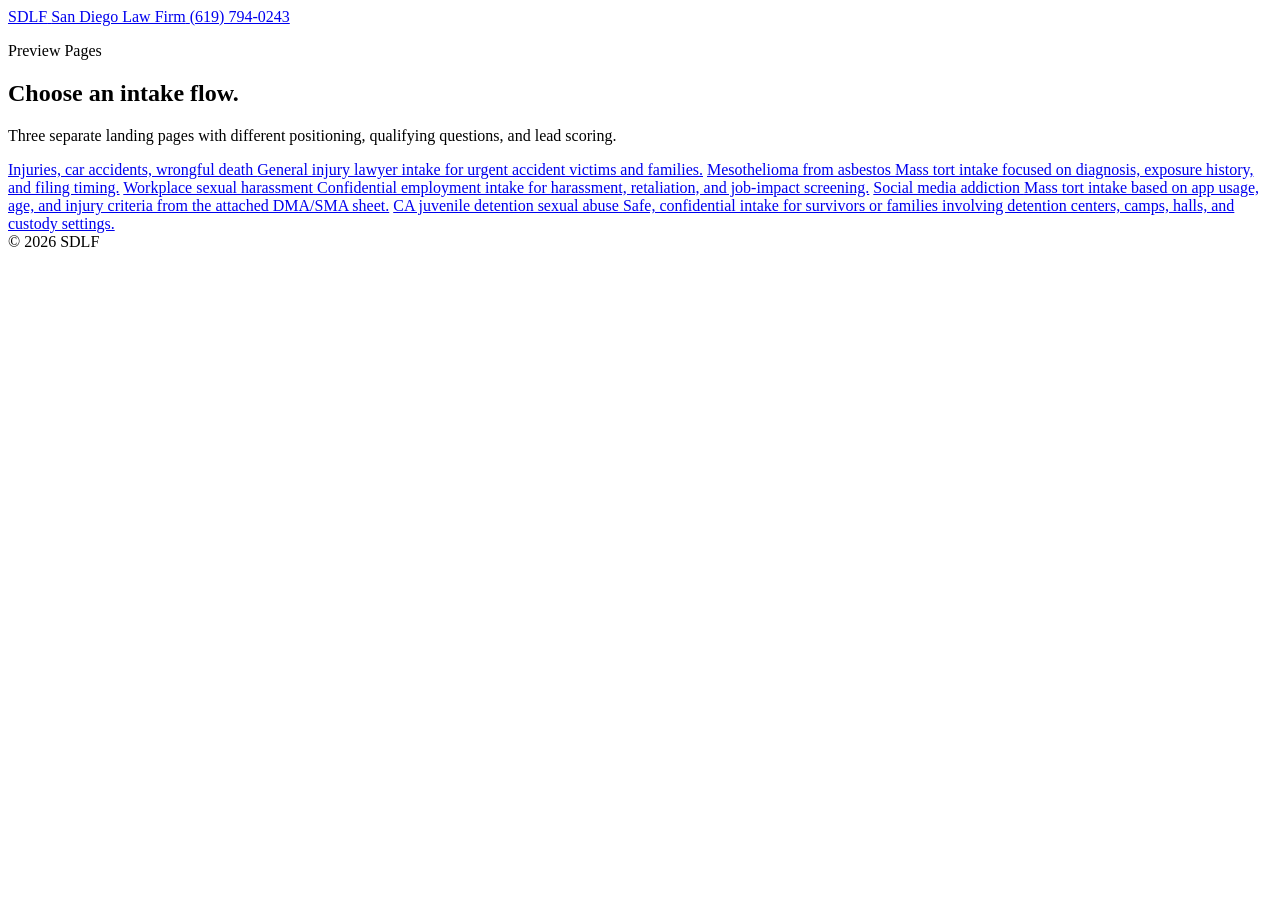
==== public/index.html @ 2c7185a4 "Build intake landing pages" ====
<!doctype html>
<html lang="en">
  <head>
    <meta charset="utf-8">
    <meta name="viewport" content="width=device-width, initial-scale=1">
    <title>SDLF Intake Preview Pages</title>
    <meta name="description" content="Preview three SDLF intake landing pages.">
    <link rel="preconnect" href="https://fonts.googleapis.com">
    <link rel="preconnect" href="https://fonts.gstatic.com" crossorigin>
    <link href="https://fonts.googleapis.com/css2?family=Open+Sans:wght@400;600;700;800&family=Playfair+Display:wght@700&display=swap" rel="stylesheet">
    <link rel="stylesheet" href="/styles.css">
  </head>
  <body class="theme-injuries">
    <main class="page-shell">
      <header class="topbar">
        <a class="brand" href="/">
          <span class="brand-mark">SDLF</span>
          <span class="brand-text">San Diego Law Firm</span>
        </a>
        <a class="phone-link" href="tel:6197940243">(619) 794-0243</a>
      </header>
      <section class="hub-card">
        <p class="eyebrow">Preview Pages</p>
        <h1>Choose an intake flow.</h1>
        <p>Three separate landing pages with different positioning, qualifying questions, and lead scoring.</p>
        <div class="hub-links">
          <a href="/injuries/">Injuries, car accidents, wrongful death <span>General injury lawyer intake for urgent accident victims and families.</span></a>
          <a href="/mesothelioma-asbestos/">Mesothelioma from asbestos <span>Mass tort intake focused on diagnosis, exposure history, and filing timing.</span></a>
          <a href="/workplace-sexual-harassment/">Workplace sexual harassment <span>Confidential employment intake for harassment, retaliation, and job-impact screening.</span></a>
          <a href="/social-media-addiction/">Social media addiction <span>Mass tort intake based on app usage, age, and injury criteria from the attached DMA/SMA sheet.</span></a>
          <a href="/juvenile-detention-abuse/">CA juvenile detention sexual abuse <span>Safe, confidential intake for survivors or families involving detention centers, camps, halls, and custody settings.</span></a>
        </div>
      </section>
      <footer class="site-footer">
        <span>© 2026 SDLF</span>
      </footer>
    </main>
  </body>
</html>
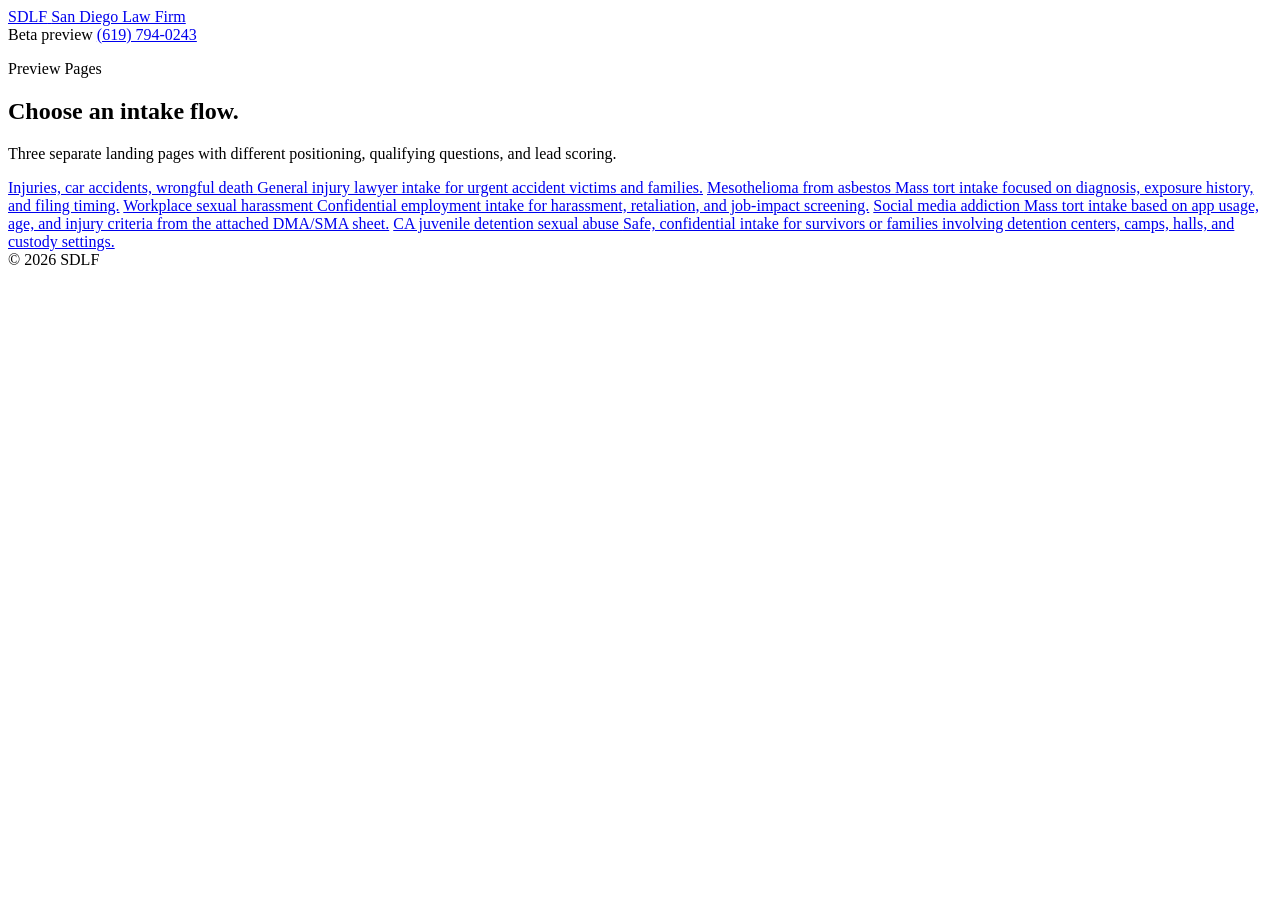
==== commit 53bff335: "Polish beta preview experience" ====
--- a/public/index.html
+++ b/public/index.html
@@ -17,7 +17,10 @@
           <span class="brand-mark">SDLF</span>
           <span class="brand-text">San Diego Law Firm</span>
         </a>
-        <a class="phone-link" href="tel:6197940243">(619) 794-0243</a>
+        <div class="topbar-actions">
+          <span class="beta-badge">Beta preview</span>
+          <a class="phone-link" href="tel:6197940243">(619) 794-0243</a>
+        </div>
       </header>
       <section class="hub-card">
         <p class="eyebrow">Preview Pages</p>
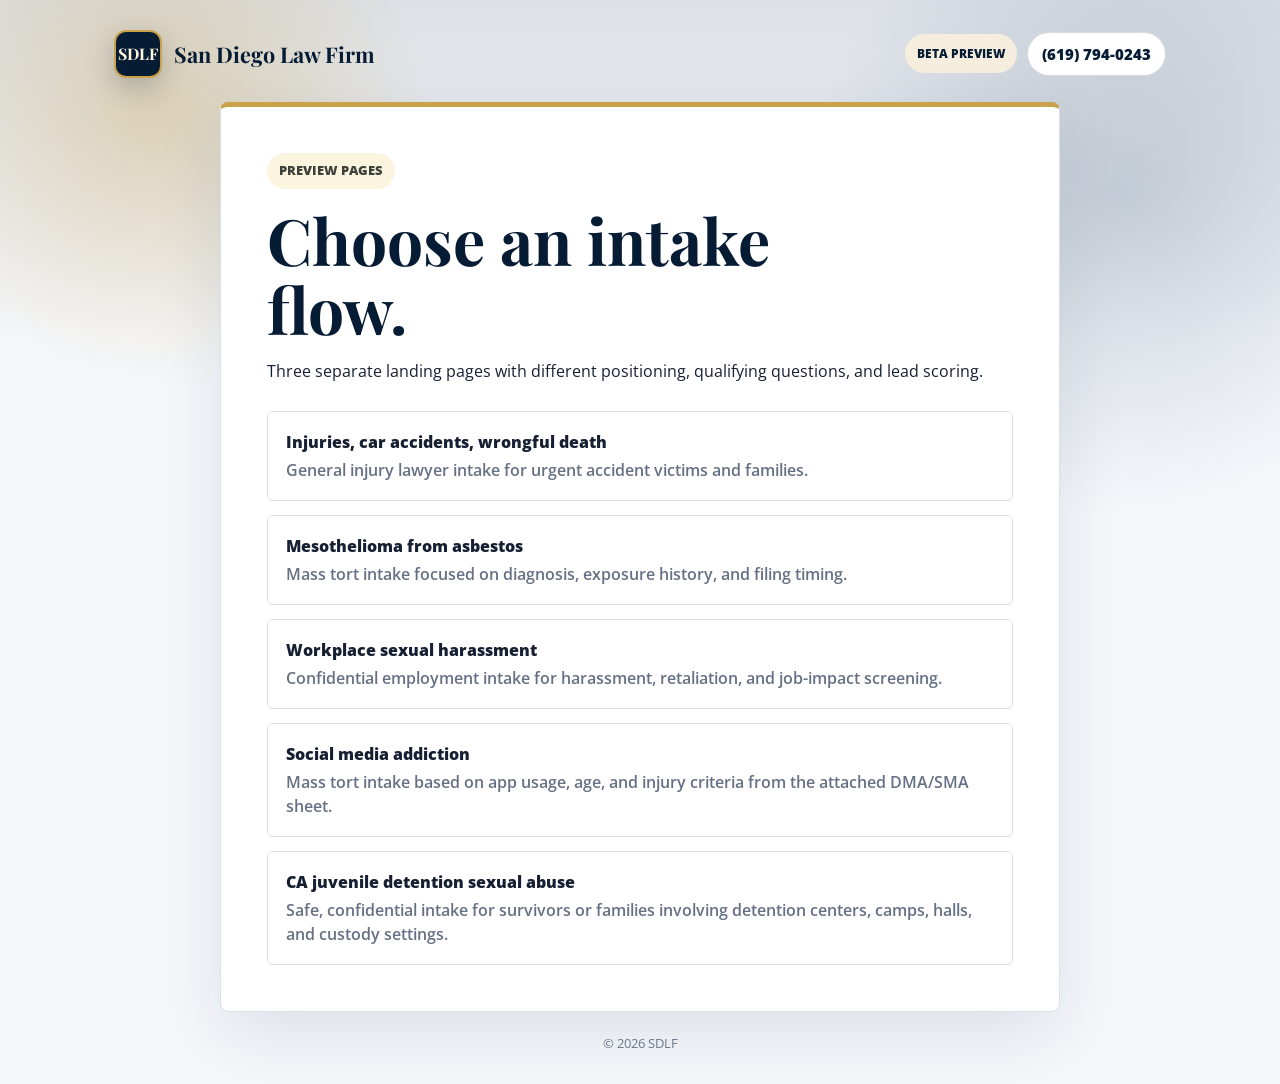
==== commit 2bf50871: "Fix GitHub Pages asset paths" ====
--- a/public/index.html
+++ b/public/index.html
@@ -8,7 +8,7 @@
     <link rel="preconnect" href="https://fonts.googleapis.com">
     <link rel="preconnect" href="https://fonts.gstatic.com" crossorigin>
     <link href="https://fonts.googleapis.com/css2?family=Open+Sans:wght@400;600;700;800&family=Playfair+Display:wght@700&display=swap" rel="stylesheet">
-    <link rel="stylesheet" href="/styles.css">
+    <link rel="stylesheet" href="styles.css">
   </head>
   <body class="theme-injuries">
     <main class="page-shell">
--- a/public/styles.css
+++ b/public/styles.css
@@ -0,0 +1,583 @@
+:root {
+  --bg: #f5f7fb;
+  --panel: #ffffff;
+  --ink: #172033;
+  --muted: #667085;
+  --line: #d9dfeb;
+  --brand: #061c35;
+  --brand-2: #0d2e52;
+  --accent: #c9a24b;
+  --accent-soft: #f6edcf;
+  --success: #0b6b45;
+  --danger: #a83232;
+  color-scheme: light;
+}
+
+* {
+  box-sizing: border-box;
+}
+
+body {
+  min-height: 100vh;
+  margin: 0;
+  color: var(--ink);
+  background:
+    radial-gradient(circle at 12% 10%, color-mix(in srgb, var(--accent) 34%, transparent), transparent 280px),
+    radial-gradient(circle at 88% 18%, color-mix(in srgb, var(--brand-2) 18%, transparent), transparent 320px),
+    linear-gradient(180deg, color-mix(in srgb, var(--brand) 10%, transparent), transparent 340px),
+    var(--bg);
+  font-family: "Open Sans", Arial, sans-serif;
+  line-height: 1.5;
+}
+
+a {
+  color: inherit;
+  text-decoration: none;
+}
+
+button,
+input,
+select,
+textarea {
+  font: inherit;
+}
+
+.page-shell {
+  width: min(1120px, 100%);
+  min-height: 100vh;
+  margin: 0 auto;
+  padding: 22px clamp(16px, 4vw, 34px);
+  display: grid;
+  grid-template-rows: auto 1fr auto;
+}
+
+.topbar {
+  display: flex;
+  align-items: center;
+  justify-content: space-between;
+  gap: 18px;
+  padding: 8px 0 24px;
+}
+
+.topbar-actions {
+  display: flex;
+  align-items: center;
+  gap: 10px;
+  flex-wrap: wrap;
+  justify-content: flex-end;
+}
+
+.beta-badge {
+  display: inline-flex;
+  align-items: center;
+  min-height: 39px;
+  padding: 8px 12px;
+  border-radius: 999px;
+  background: color-mix(in srgb, var(--accent) 18%, #fff);
+  color: var(--brand);
+  font-size: 0.78rem;
+  font-weight: 900;
+  text-transform: uppercase;
+}
+
+.brand {
+  display: inline-flex;
+  align-items: center;
+  gap: 12px;
+  min-width: 0;
+}
+
+.brand-mark {
+  display: grid;
+  place-items: center;
+  width: 48px;
+  height: 48px;
+  background: var(--brand);
+  border: 2px solid var(--accent);
+  border-radius: 12px;
+  box-shadow: 0 10px 28px color-mix(in srgb, var(--brand) 22%, transparent);
+  color: #fff7db;
+  font-family: "Playfair Display", Georgia, serif;
+  font-weight: 700;
+}
+
+.brand-text {
+  color: var(--brand);
+  font-family: "Playfair Display", Georgia, serif;
+  font-size: clamp(1.1rem, 2.5vw, 1.35rem);
+  font-weight: 700;
+  white-space: nowrap;
+}
+
+.phone-link,
+.home-link {
+  padding: 10px 14px;
+  border: 1px solid color-mix(in srgb, var(--brand) 16%, transparent);
+  border-radius: 999px;
+  background: #fff;
+  color: var(--brand);
+  font-size: 0.92rem;
+  font-weight: 800;
+}
+
+.hero-card {
+  align-self: center;
+  display: grid;
+  grid-template-columns: minmax(0, 0.92fr) minmax(360px, 560px);
+  gap: clamp(24px, 5vw, 56px);
+  align-items: center;
+  padding: clamp(8px, 2vw, 18px) 0 34px;
+}
+
+.hero-copy {
+  padding: 6px 0;
+}
+
+.eyebrow {
+  display: inline-flex;
+  width: fit-content;
+  margin: 0 0 16px;
+  padding: 8px 12px;
+  border-radius: 999px;
+  background: var(--accent-soft);
+  color: color-mix(in srgb, var(--brand) 72%, var(--accent));
+  font-size: 0.82rem;
+  font-weight: 800;
+  letter-spacing: 0;
+  text-transform: uppercase;
+}
+
+h1,
+h2 {
+  margin: 0;
+  color: var(--brand);
+  line-height: 1.08;
+}
+
+h1 {
+  max-width: 620px;
+  font-family: "Playfair Display", Georgia, serif;
+  font-size: clamp(2.45rem, 5vw, 4.8rem);
+}
+
+.hero-copy p:last-child {
+  max-width: 650px;
+  margin: 22px 0 0;
+  color: #405066;
+  font-size: clamp(1rem, 1.7vw, 1.18rem);
+}
+
+.beta-note {
+  display: none;
+  margin-top: 18px;
+  padding: 14px 16px;
+  border: 1px solid color-mix(in srgb, var(--accent) 42%, #fff);
+  border-radius: 14px;
+  background: color-mix(in srgb, var(--accent-soft) 76%, #fff);
+  color: color-mix(in srgb, var(--brand) 80%, #000);
+  font-size: 0.92rem;
+  font-weight: 700;
+}
+
+.preview-mode .beta-note {
+  display: block;
+}
+
+.hub-card {
+  max-width: 840px;
+  margin: auto;
+  padding: clamp(26px, 5vw, 46px);
+  background: #fff;
+  border: 1px solid var(--line);
+  border-top: 5px solid var(--accent);
+  border-radius: 8px;
+  box-shadow: 0 22px 70px rgba(6, 28, 53, 0.1);
+}
+
+.hub-links {
+  display: grid;
+  gap: 14px;
+  margin-top: 28px;
+}
+
+.hub-links a {
+  display: block;
+  padding: 18px;
+  border: 1px solid var(--line);
+  border-radius: 6px;
+  font-weight: 800;
+}
+
+.hub-links span {
+  display: block;
+  margin-top: 4px;
+  color: var(--muted);
+  font-weight: 600;
+}
+
+.wizard {
+  width: 100%;
+  min-height: 610px;
+  padding: clamp(20px, 4vw, 34px);
+  display: flex;
+  flex-direction: column;
+  background: var(--panel);
+  border: 1px solid var(--line);
+  border-top: 7px solid var(--accent);
+  border-radius: 18px;
+  box-shadow: 0 24px 70px color-mix(in srgb, var(--brand) 18%, transparent);
+}
+
+.progress-line {
+  display: grid;
+  gap: 10px;
+  margin-bottom: 24px;
+  color: var(--muted);
+  font-size: 0.9rem;
+  font-weight: 800;
+}
+
+.progress-track {
+  height: 8px;
+  overflow: hidden;
+  background: #edf0f6;
+  border-radius: 999px;
+}
+
+.progress-track span {
+  display: block;
+  width: 10%;
+  height: 100%;
+  background: linear-gradient(90deg, var(--accent), color-mix(in srgb, var(--brand) 28%, var(--accent)));
+  border-radius: inherit;
+  transition: width 180ms ease;
+}
+
+.wizard-step {
+  display: none;
+  flex: 1;
+}
+
+.wizard-step.is-active {
+  display: block;
+}
+
+.wizard-step h2 {
+  margin-bottom: 18px;
+  font-size: clamp(1.55rem, 3vw, 2.15rem);
+  font-weight: 800;
+}
+
+.step-note {
+  margin: -6px 0 20px;
+  color: var(--muted);
+  font-size: 0.98rem;
+}
+
+.choice-list {
+  display: grid;
+  gap: 12px;
+}
+
+.choice-list button {
+  width: 100%;
+  min-height: 58px;
+  padding: 14px 16px;
+  border: 1px solid var(--line);
+  position: relative;
+  overflow: hidden;
+  border-radius: 12px;
+  background: #fff;
+  color: var(--ink);
+  font-weight: 800;
+  text-align: left;
+  cursor: pointer;
+  transition: border-color 140ms ease, background 140ms ease, color 140ms ease, transform 140ms ease;
+}
+
+.choice-list button:hover,
+.choice-list button.is-selected {
+  border-color: var(--accent);
+  background: var(--accent-soft);
+  color: var(--brand);
+  transform: translateY(-1px);
+}
+
+.choice-list button::before {
+  content: "";
+  position: absolute;
+  inset: 0 auto 0 0;
+  width: 5px;
+  background: var(--accent);
+  opacity: 0;
+  transition: opacity 140ms ease;
+}
+
+.choice-list button:hover::before,
+.choice-list button.is-selected::before {
+  opacity: 1;
+}
+
+.field-grid {
+  display: grid;
+  gap: 14px;
+}
+
+.field-label {
+  display: grid;
+  gap: 8px;
+  margin-bottom: 16px;
+  color: var(--brand);
+  font-size: 0.92rem;
+  font-weight: 800;
+}
+
+input,
+select,
+textarea {
+  width: 100%;
+  border: 1px solid #cfd6e3;
+  border-radius: 12px;
+  background: #fff;
+  color: var(--ink);
+  font-weight: 700;
+}
+
+input,
+select {
+  min-height: 52px;
+  padding: 0 14px;
+}
+
+textarea {
+  min-height: 138px;
+  padding: 13px 14px;
+  resize: vertical;
+}
+
+input:focus,
+select:focus,
+textarea:focus {
+  border-color: var(--accent);
+  outline: 3px solid color-mix(in srgb, var(--accent) 28%, transparent);
+}
+
+.consent {
+  display: flex;
+  align-items: flex-start;
+  gap: 11px;
+  margin: 16px 0;
+  color: var(--muted);
+  font-size: 0.82rem;
+  font-weight: 600;
+}
+
+.consent input {
+  width: 18px;
+  min-width: 18px;
+  height: 18px;
+  min-height: 18px;
+  margin-top: 3px;
+}
+
+.result-box {
+  margin-top: 18px;
+  padding: 16px;
+  background: var(--accent-soft);
+  border: 1px solid color-mix(in srgb, var(--accent) 42%, #fff);
+  border-radius: 14px;
+}
+
+.result-box span {
+  display: block;
+  color: color-mix(in srgb, var(--brand) 78%, var(--accent));
+  font-size: 0.74rem;
+  font-weight: 800;
+  text-transform: uppercase;
+}
+
+.result-box strong {
+  display: block;
+  margin-top: 4px;
+  color: var(--brand);
+  font-family: "Playfair Display", Georgia, serif;
+  font-size: clamp(1.7rem, 4vw, 2.35rem);
+  line-height: 1;
+}
+
+.result-box p {
+  margin: 8px 0 0;
+  color: #4f5c70;
+  font-size: 0.9rem;
+}
+
+.form-status {
+  min-height: 24px;
+  margin: auto 0 14px;
+  color: var(--success);
+  font-weight: 800;
+}
+
+.form-status.error {
+  color: var(--danger);
+}
+
+.wizard-actions {
+  display: grid;
+  grid-template-columns: 112px 1fr;
+  gap: 12px;
+  margin-top: auto;
+}
+
+.button {
+  min-height: 52px;
+  border: 1px solid transparent;
+  border-radius: 999px;
+  font-weight: 900;
+  cursor: pointer;
+  transition: transform 140ms ease, background 140ms ease;
+}
+
+.button:hover {
+  transform: translateY(-1px);
+}
+
+.button-primary {
+  background: var(--brand);
+  color: #fff;
+}
+
+.button-primary:hover {
+  background: var(--brand-2);
+}
+
+.button-secondary {
+  background: #fff;
+  border-color: var(--line);
+  color: var(--brand);
+}
+
+#submitButton {
+  grid-column: 2;
+}
+
+[hidden] {
+  display: none !important;
+}
+
+.site-footer {
+  display: flex;
+  flex-wrap: wrap;
+  justify-content: center;
+  gap: 14px;
+  padding: 22px 0 8px;
+  color: #6d7788;
+  font-size: 0.82rem;
+  text-align: center;
+}
+
+.site-footer a {
+  color: var(--brand);
+  font-weight: 800;
+}
+
+.theme-injuries {
+  --bg: #f5f7fb;
+  --brand: #061c35;
+  --brand-2: #0d2e52;
+  --accent: #c9a24b;
+  --accent-soft: #fbf4df;
+}
+
+.theme-meso {
+  --bg: #f1f6f4;
+  --brand: #173b3f;
+  --brand-2: #245860;
+  --accent: #b88b4a;
+  --accent-soft: #f6ead9;
+}
+
+.theme-harassment {
+  --bg: #f8f5f4;
+  --brand: #3f2434;
+  --brand-2: #5a3449;
+  --accent: #b56b5f;
+  --accent-soft: #fae8e3;
+}
+
+.theme-sma {
+  --bg: #f3f4fb;
+  --brand: #202647;
+  --brand-2: #303a6b;
+  --accent: #6f8df6;
+  --accent-soft: #e9edff;
+}
+
+.theme-detention {
+  --bg: #f4f7fb;
+  --brand: #18324f;
+  --brand-2: #245c7a;
+  --accent: #20b8a5;
+  --accent-soft: #dcfbf6;
+}
+
+@media (max-width: 900px) {
+  .hero-card {
+    grid-template-columns: 1fr;
+    gap: 24px;
+  }
+
+  .hero-copy {
+    text-align: center;
+  }
+
+  .hero-copy p:last-child,
+  h1 {
+    margin-left: auto;
+    margin-right: auto;
+  }
+
+  .wizard {
+    min-height: 560px;
+  }
+}
+
+@media (max-width: 560px) {
+  .topbar {
+    align-items: flex-start;
+    flex-direction: column;
+    padding-bottom: 18px;
+  }
+
+  .topbar-actions {
+    width: 100%;
+  }
+
+  .brand-text {
+    white-space: normal;
+  }
+
+  .phone-link,
+  .home-link {
+    width: 100%;
+    text-align: center;
+  }
+
+  .beta-badge {
+    width: 100%;
+    justify-content: center;
+  }
+
+  .wizard {
+    min-height: 590px;
+    padding: 20px;
+  }
+
+  .wizard-actions {
+    grid-template-columns: 1fr;
+  }
+
+  #submitButton {
+    grid-column: auto;
+  }
+}
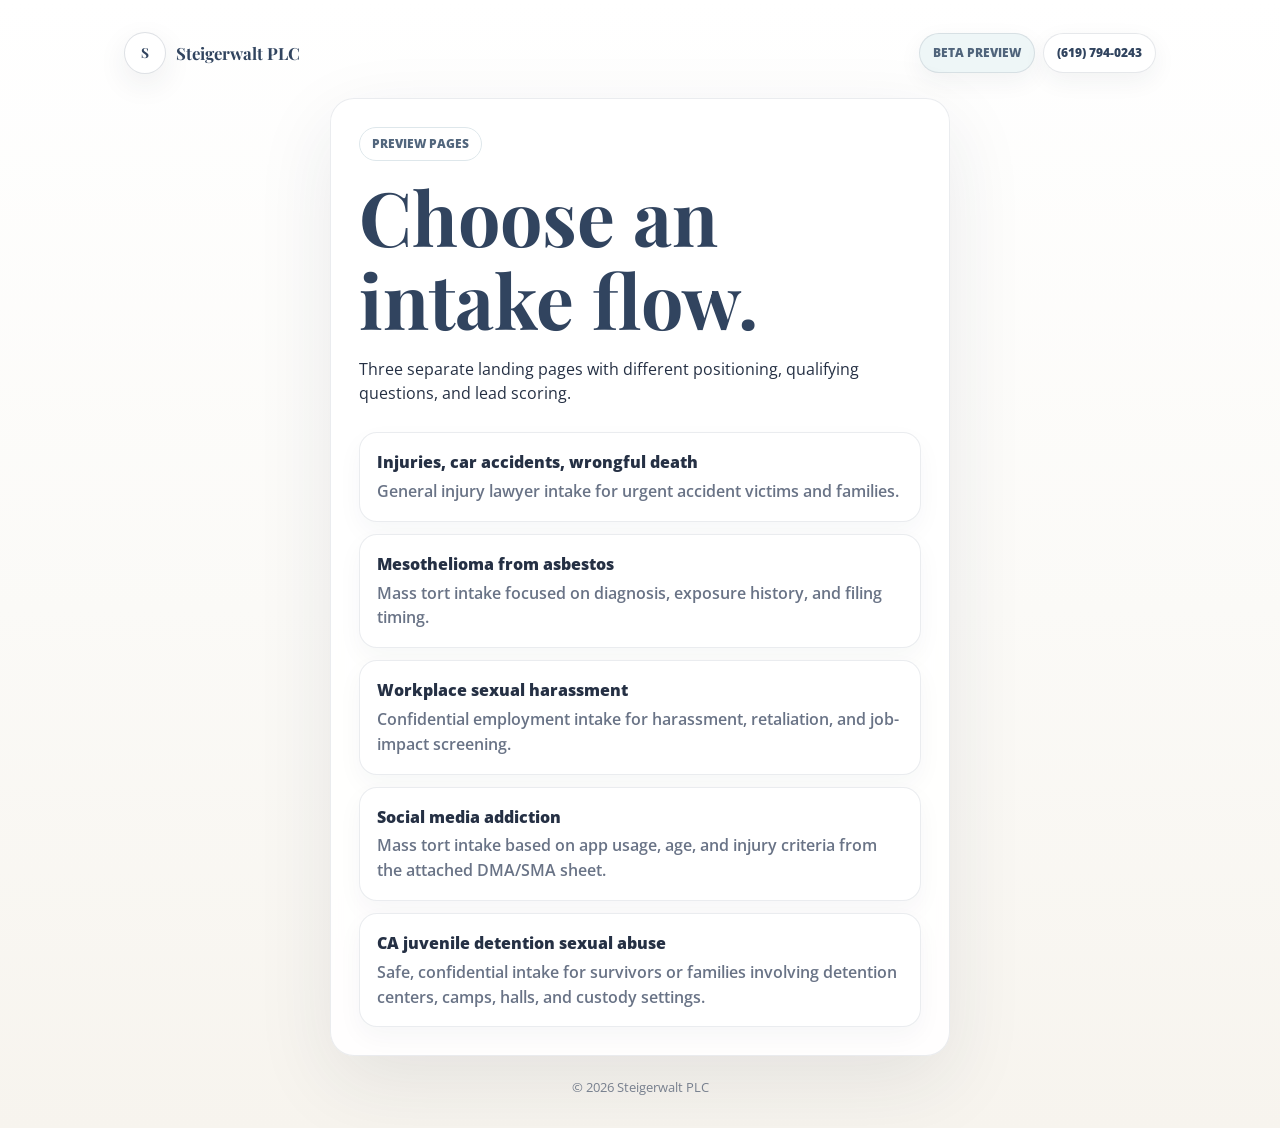
==== commit e895945d: "Update branding to Steigerwalt PLC" ====
--- a/public/index.html
+++ b/public/index.html
@@ -3,8 +3,8 @@
   <head>
     <meta charset="utf-8">
     <meta name="viewport" content="width=device-width, initial-scale=1">
-    <title>SDLF Intake Preview Pages</title>
-    <meta name="description" content="Preview three SDLF intake landing pages.">
+    <title>Steigerwalt PLC Intake Preview Pages</title>
+    <meta name="description" content="Preview Steigerwalt PLC intake landing pages.">
     <link rel="preconnect" href="https://fonts.googleapis.com">
     <link rel="preconnect" href="https://fonts.gstatic.com" crossorigin>
     <link href="https://fonts.googleapis.com/css2?family=Open+Sans:wght@400;600;700;800&family=Playfair+Display:wght@700&display=swap" rel="stylesheet">
@@ -14,8 +14,8 @@
     <main class="page-shell">
       <header class="topbar">
         <a class="brand" href="/">
-          <span class="brand-mark">SDLF</span>
-          <span class="brand-text">San Diego Law Firm</span>
+          <span class="brand-mark">S</span>
+          <span class="brand-text">Steigerwalt PLC</span>
         </a>
         <div class="topbar-actions">
           <span class="beta-badge">Beta preview</span>
@@ -35,7 +35,7 @@
         </div>
       </section>
       <footer class="site-footer">
-        <span>© 2026 SDLF</span>
+        <span>© 2026 Steigerwalt PLC</span>
       </footer>
     </main>
   </body>
--- a/public/styles.css
+++ b/public/styles.css
@@ -1,20 +1,24 @@
 :root {
-  --bg: #f5f7fb;
+  --bg: #fbfaf7;
   --panel: #ffffff;
-  --ink: #172033;
-  --muted: #667085;
-  --line: #d9dfeb;
-  --brand: #061c35;
-  --brand-2: #0d2e52;
-  --accent: #c9a24b;
-  --accent-soft: #f6edcf;
-  --success: #0b6b45;
-  --danger: #a83232;
+  --ink: #253044;
+  --muted: #697386;
+  --line: #e6e1d8;
+  --brand: #31445f;
+  --brand-2: #24364f;
+  --accent: #9db7c7;
+  --accent-soft: #edf4f6;
+  --success: #2f6b58;
+  --danger: #9f4b4b;
   color-scheme: light;
 }
 
 * {
   box-sizing: border-box;
+}
+
+html {
+  background: var(--bg);
 }
 
 body {
@@ -22,12 +26,10 @@
   margin: 0;
   color: var(--ink);
   background:
-    radial-gradient(circle at 12% 10%, color-mix(in srgb, var(--accent) 34%, transparent), transparent 280px),
-    radial-gradient(circle at 88% 18%, color-mix(in srgb, var(--brand-2) 18%, transparent), transparent 320px),
-    linear-gradient(180deg, color-mix(in srgb, var(--brand) 10%, transparent), transparent 340px),
-    var(--bg);
+    linear-gradient(180deg, #ffffff 0%, var(--bg) 54%, #f7f4ee 100%);
   font-family: "Open Sans", Arial, sans-serif;
-  line-height: 1.5;
+  line-height: 1.55;
+  letter-spacing: 0;
 }
 
 a {
@@ -46,7 +48,7 @@
   width: min(1120px, 100%);
   min-height: 100vh;
   margin: 0 auto;
-  padding: 22px clamp(16px, 4vw, 34px);
+  padding: 18px 18px 20px;
   display: grid;
   grid-template-rows: auto 1fr auto;
 }
@@ -55,95 +57,96 @@
   display: flex;
   align-items: center;
   justify-content: space-between;
-  gap: 18px;
-  padding: 8px 0 24px;
+  gap: 14px;
+  padding: 4px 0 24px;
 }
 
 .topbar-actions {
   display: flex;
   align-items: center;
-  gap: 10px;
+  justify-content: flex-end;
+  gap: 8px;
   flex-wrap: wrap;
-  justify-content: flex-end;
-}
-
-.beta-badge {
-  display: inline-flex;
-  align-items: center;
-  min-height: 39px;
-  padding: 8px 12px;
-  border-radius: 999px;
-  background: color-mix(in srgb, var(--accent) 18%, #fff);
-  color: var(--brand);
-  font-size: 0.78rem;
-  font-weight: 900;
-  text-transform: uppercase;
 }
 
 .brand {
   display: inline-flex;
   align-items: center;
-  gap: 12px;
+  gap: 10px;
   min-width: 0;
 }
 
 .brand-mark {
   display: grid;
   place-items: center;
-  width: 48px;
-  height: 48px;
-  background: var(--brand);
-  border: 2px solid var(--accent);
-  border-radius: 12px;
-  box-shadow: 0 10px 28px color-mix(in srgb, var(--brand) 22%, transparent);
-  color: #fff7db;
+  width: 42px;
+  height: 42px;
+  border: 1px solid color-mix(in srgb, var(--brand) 16%, transparent);
+  border-radius: 50%;
+  background: #fff;
+  color: var(--brand);
   font-family: "Playfair Display", Georgia, serif;
+  font-size: 0.86rem;
   font-weight: 700;
+  box-shadow: 0 10px 30px rgba(35, 48, 68, 0.08);
 }
 
 .brand-text {
   color: var(--brand);
   font-family: "Playfair Display", Georgia, serif;
-  font-size: clamp(1.1rem, 2.5vw, 1.35rem);
+  font-size: 1.05rem;
   font-weight: 700;
   white-space: nowrap;
 }
 
+.beta-badge,
 .phone-link,
 .home-link {
-  padding: 10px 14px;
-  border: 1px solid color-mix(in srgb, var(--brand) 16%, transparent);
+  min-height: 38px;
+  padding: 9px 13px;
+  display: inline-flex;
+  align-items: center;
+  justify-content: center;
+  border: 1px solid rgba(49, 68, 95, 0.12);
   border-radius: 999px;
-  background: #fff;
-  color: var(--brand);
-  font-size: 0.92rem;
-  font-weight: 800;
+  background: rgba(255, 255, 255, 0.78);
+  color: var(--brand);
+  font-size: 0.78rem;
+  font-weight: 800;
+  box-shadow: 0 8px 24px rgba(35, 48, 68, 0.06);
+}
+
+.beta-badge {
+  background: var(--accent-soft);
+  color: color-mix(in srgb, var(--brand) 74%, var(--accent));
+  text-transform: uppercase;
 }
 
 .hero-card {
   align-self: center;
   display: grid;
-  grid-template-columns: minmax(0, 0.92fr) minmax(360px, 560px);
-  gap: clamp(24px, 5vw, 56px);
-  align-items: center;
-  padding: clamp(8px, 2vw, 18px) 0 34px;
+  grid-template-columns: 1fr;
+  gap: 22px;
+  padding: 0 0 30px;
 }
 
 .hero-copy {
-  padding: 6px 0;
+  max-width: 720px;
+  margin: 0 auto;
+  text-align: center;
 }
 
 .eyebrow {
   display: inline-flex;
   width: fit-content;
-  margin: 0 0 16px;
-  padding: 8px 12px;
+  margin: 0 0 14px;
+  padding: 7px 12px;
+  border: 1px solid color-mix(in srgb, var(--accent) 38%, #fff);
   border-radius: 999px;
-  background: var(--accent-soft);
+  background: rgba(255, 255, 255, 0.72);
   color: color-mix(in srgb, var(--brand) 72%, var(--accent));
-  font-size: 0.82rem;
-  font-weight: 800;
-  letter-spacing: 0;
+  font-size: 0.73rem;
+  font-weight: 800;
   text-transform: uppercase;
 }
 
@@ -151,61 +154,72 @@
 h2 {
   margin: 0;
   color: var(--brand);
-  line-height: 1.08;
+  line-height: 1.1;
 }
 
 h1 {
-  max-width: 620px;
+  max-width: 680px;
+  margin: 0 auto;
   font-family: "Playfair Display", Georgia, serif;
-  font-size: clamp(2.45rem, 5vw, 4.8rem);
+  font-size: clamp(2.35rem, 10vw, 4.7rem);
+  font-weight: 700;
 }
 
 .hero-copy p:last-child {
   max-width: 650px;
-  margin: 22px 0 0;
-  color: #405066;
-  font-size: clamp(1rem, 1.7vw, 1.18rem);
+  margin: 18px auto 0;
+  color: var(--muted);
+  font-size: 1rem;
 }
 
 .beta-note {
   display: none;
-  margin-top: 18px;
-  padding: 14px 16px;
-  border: 1px solid color-mix(in srgb, var(--accent) 42%, #fff);
-  border-radius: 14px;
-  background: color-mix(in srgb, var(--accent-soft) 76%, #fff);
-  color: color-mix(in srgb, var(--brand) 80%, #000);
-  font-size: 0.92rem;
-  font-weight: 700;
+  max-width: 600px;
+  margin-top: 16px;
+  padding: 13px 15px;
+  border: 1px solid color-mix(in srgb, var(--accent) 32%, #fff);
+  border-radius: 16px;
+  background: rgba(255, 255, 255, 0.72);
+  color: color-mix(in srgb, var(--brand) 78%, #111);
+  font-size: 0.88rem;
+  font-weight: 650;
 }
 
 .preview-mode .beta-note {
   display: block;
 }
 
+.hub-card,
+.wizard {
+  width: 100%;
+  max-width: 620px;
+  margin: 0 auto;
+  background: rgba(255, 255, 255, 0.9);
+  border: 1px solid rgba(49, 68, 95, 0.1);
+  border-radius: 24px;
+  box-shadow: 0 26px 80px rgba(37, 48, 68, 0.09);
+  backdrop-filter: blur(12px);
+}
+
 .hub-card {
-  max-width: 840px;
-  margin: auto;
-  padding: clamp(26px, 5vw, 46px);
+  align-self: center;
+  padding: 28px;
+}
+
+.hub-links {
+  display: grid;
+  gap: 12px;
+  margin-top: 26px;
+}
+
+.hub-links a {
+  display: block;
+  padding: 17px;
+  border: 1px solid rgba(49, 68, 95, 0.1);
+  border-radius: 18px;
   background: #fff;
-  border: 1px solid var(--line);
-  border-top: 5px solid var(--accent);
-  border-radius: 8px;
-  box-shadow: 0 22px 70px rgba(6, 28, 53, 0.1);
-}
-
-.hub-links {
-  display: grid;
-  gap: 14px;
-  margin-top: 28px;
-}
-
-.hub-links a {
-  display: block;
-  padding: 18px;
-  border: 1px solid var(--line);
-  border-radius: 6px;
-  font-weight: 800;
+  font-weight: 800;
+  box-shadow: 0 10px 26px rgba(37, 48, 68, 0.04);
 }
 
 .hub-links span {
@@ -216,31 +230,26 @@
 }
 
 .wizard {
-  width: 100%;
-  min-height: 610px;
-  padding: clamp(20px, 4vw, 34px);
+  min-height: 600px;
+  padding: 22px;
   display: flex;
   flex-direction: column;
-  background: var(--panel);
-  border: 1px solid var(--line);
-  border-top: 7px solid var(--accent);
-  border-radius: 18px;
-  box-shadow: 0 24px 70px color-mix(in srgb, var(--brand) 18%, transparent);
 }
 
 .progress-line {
   display: grid;
-  gap: 10px;
+  gap: 0;
   margin-bottom: 24px;
-  color: var(--muted);
-  font-size: 0.9rem;
-  font-weight: 800;
+}
+
+.progress-line > span {
+  display: none;
 }
 
 .progress-track {
-  height: 8px;
+  height: 6px;
   overflow: hidden;
-  background: #edf0f6;
+  background: #eeeae2;
   border-radius: 999px;
 }
 
@@ -248,7 +257,7 @@
   display: block;
   width: 10%;
   height: 100%;
-  background: linear-gradient(90deg, var(--accent), color-mix(in srgb, var(--brand) 28%, var(--accent)));
+  background: var(--accent);
   border-radius: inherit;
   transition: width 180ms ease;
 }
@@ -264,71 +273,58 @@
 
 .wizard-step h2 {
   margin-bottom: 18px;
-  font-size: clamp(1.55rem, 3vw, 2.15rem);
-  font-weight: 800;
+  color: var(--ink);
+  font-size: clamp(1.45rem, 7vw, 2.05rem);
+  font-weight: 800;
+  line-height: 1.18;
 }
 
 .step-note {
-  margin: -6px 0 20px;
+  margin: -5px 0 18px;
   color: var(--muted);
-  font-size: 0.98rem;
+  font-size: 0.95rem;
 }
 
 .choice-list {
   display: grid;
-  gap: 12px;
+  gap: 10px;
 }
 
 .choice-list button {
   width: 100%;
-  min-height: 58px;
-  padding: 14px 16px;
-  border: 1px solid var(--line);
-  position: relative;
-  overflow: hidden;
-  border-radius: 12px;
+  min-height: 62px;
+  padding: 15px 16px;
+  border: 1px solid rgba(49, 68, 95, 0.11);
+  border-radius: 18px;
   background: #fff;
   color: var(--ink);
-  font-weight: 800;
+  font-weight: 750;
   text-align: left;
   cursor: pointer;
-  transition: border-color 140ms ease, background 140ms ease, color 140ms ease, transform 140ms ease;
+  box-shadow: 0 10px 24px rgba(37, 48, 68, 0.045);
+  transition: border-color 140ms ease, background 140ms ease, color 140ms ease, transform 140ms ease, box-shadow 140ms ease;
 }
 
 .choice-list button:hover,
 .choice-list button.is-selected {
-  border-color: var(--accent);
+  border-color: color-mix(in srgb, var(--accent) 68%, var(--brand));
   background: var(--accent-soft);
   color: var(--brand);
   transform: translateY(-1px);
-}
-
-.choice-list button::before {
-  content: "";
-  position: absolute;
-  inset: 0 auto 0 0;
-  width: 5px;
-  background: var(--accent);
-  opacity: 0;
-  transition: opacity 140ms ease;
-}
-
-.choice-list button:hover::before,
-.choice-list button.is-selected::before {
-  opacity: 1;
+  box-shadow: 0 14px 28px rgba(37, 48, 68, 0.07);
 }
 
 .field-grid {
   display: grid;
-  gap: 14px;
+  gap: 12px;
 }
 
 .field-label {
   display: grid;
   gap: 8px;
-  margin-bottom: 16px;
-  color: var(--brand);
-  font-size: 0.92rem;
+  margin-bottom: 14px;
+  color: var(--brand);
+  font-size: 0.9rem;
   font-weight: 800;
 }
 
@@ -336,16 +332,16 @@
 select,
 textarea {
   width: 100%;
-  border: 1px solid #cfd6e3;
-  border-radius: 12px;
+  border: 1px solid rgba(49, 68, 95, 0.14);
+  border-radius: 16px;
   background: #fff;
   color: var(--ink);
-  font-weight: 700;
+  font-weight: 650;
 }
 
 input,
 select {
-  min-height: 52px;
+  min-height: 54px;
   padding: 0 14px;
 }
 
@@ -358,8 +354,8 @@
 input:focus,
 select:focus,
 textarea:focus {
-  border-color: var(--accent);
-  outline: 3px solid color-mix(in srgb, var(--accent) 28%, transparent);
+  border-color: color-mix(in srgb, var(--accent) 72%, var(--brand));
+  outline: 4px solid color-mix(in srgb, var(--accent) 22%, transparent);
 }
 
 .consent {
@@ -384,14 +380,14 @@
   margin-top: 18px;
   padding: 16px;
   background: var(--accent-soft);
-  border: 1px solid color-mix(in srgb, var(--accent) 42%, #fff);
-  border-radius: 14px;
+  border: 1px solid color-mix(in srgb, var(--accent) 36%, #fff);
+  border-radius: 18px;
 }
 
 .result-box span {
   display: block;
   color: color-mix(in srgb, var(--brand) 78%, var(--accent));
-  font-size: 0.74rem;
+  font-size: 0.72rem;
   font-weight: 800;
   text-transform: uppercase;
 }
@@ -401,14 +397,14 @@
   margin-top: 4px;
   color: var(--brand);
   font-family: "Playfair Display", Georgia, serif;
-  font-size: clamp(1.7rem, 4vw, 2.35rem);
+  font-size: clamp(1.65rem, 8vw, 2.2rem);
   line-height: 1;
 }
 
 .result-box p {
   margin: 8px 0 0;
-  color: #4f5c70;
-  font-size: 0.9rem;
+  color: var(--muted);
+  font-size: 0.88rem;
 }
 
 .form-status {
@@ -424,18 +420,18 @@
 
 .wizard-actions {
   display: grid;
-  grid-template-columns: 112px 1fr;
-  gap: 12px;
+  grid-template-columns: 104px 1fr;
+  gap: 10px;
   margin-top: auto;
 }
 
 .button {
-  min-height: 52px;
+  min-height: 54px;
   border: 1px solid transparent;
   border-radius: 999px;
-  font-weight: 900;
+  font-weight: 850;
   cursor: pointer;
-  transition: transform 140ms ease, background 140ms ease;
+  transition: transform 140ms ease, background 140ms ease, box-shadow 140ms ease;
 }
 
 .button:hover {
@@ -445,6 +441,7 @@
 .button-primary {
   background: var(--brand);
   color: #fff;
+  box-shadow: 0 14px 28px color-mix(in srgb, var(--brand) 18%, transparent);
 }
 
 .button-primary:hover {
@@ -453,7 +450,7 @@
 
 .button-secondary {
   background: #fff;
-  border-color: var(--line);
+  border-color: rgba(49, 68, 95, 0.12);
   color: var(--brand);
 }
 
@@ -470,9 +467,9 @@
   flex-wrap: wrap;
   justify-content: center;
   gap: 14px;
-  padding: 22px 0 8px;
-  color: #6d7788;
-  font-size: 0.82rem;
+  padding: 22px 0 6px;
+  color: #7b8492;
+  font-size: 0.8rem;
   text-align: center;
 }
 
@@ -481,72 +478,150 @@
   font-weight: 800;
 }
 
+.social-proof {
+  width: 100%;
+  max-width: 920px;
+  margin: 8px auto 0;
+  padding: 24px 0 2px;
+}
+
+.social-proof-header {
+  max-width: 620px;
+  margin: 0 auto 16px;
+  text-align: center;
+}
+
+.social-proof-header span {
+  color: var(--muted);
+  font-size: 0.76rem;
+  font-weight: 800;
+  text-transform: uppercase;
+}
+
+.social-proof-header h2 {
+  margin-top: 8px;
+  font-family: "Playfair Display", Georgia, serif;
+  font-size: clamp(1.8rem, 7vw, 2.6rem);
+}
+
+.result-grid {
+  display: grid;
+  gap: 12px;
+}
+
+.settlement-card {
+  padding: 18px;
+  border: 1px solid rgba(49, 68, 95, 0.1);
+  border-radius: 20px;
+  background: rgba(255, 255, 255, 0.84);
+  box-shadow: 0 14px 36px rgba(37, 48, 68, 0.06);
+}
+
+.settlement-card strong {
+  display: block;
+  color: var(--brand);
+  font-family: "Playfair Display", Georgia, serif;
+  font-size: 1.8rem;
+  line-height: 1;
+}
+
+.settlement-card span {
+  display: block;
+  margin-top: 8px;
+  color: var(--muted);
+  font-size: 0.92rem;
+  font-weight: 700;
+}
+
+.proof-disclaimer {
+  max-width: 760px;
+  margin: 16px auto 0;
+  color: #858b96;
+  font-size: 0.76rem;
+  text-align: center;
+}
+
 .theme-injuries {
-  --bg: #f5f7fb;
-  --brand: #061c35;
-  --brand-2: #0d2e52;
-  --accent: #c9a24b;
-  --accent-soft: #fbf4df;
+  --bg: #fbfaf7;
+  --brand: #31445f;
+  --brand-2: #253851;
+  --accent: #a7bfcb;
+  --accent-soft: #eef6f7;
 }
 
 .theme-meso {
-  --bg: #f1f6f4;
-  --brand: #173b3f;
-  --brand-2: #245860;
-  --accent: #b88b4a;
-  --accent-soft: #f6ead9;
+  --bg: #fbfaf5;
+  --brand: #38524d;
+  --brand-2: #2c403c;
+  --accent: #c9b48f;
+  --accent-soft: #f7f1e7;
 }
 
 .theme-harassment {
-  --bg: #f8f5f4;
-  --brand: #3f2434;
-  --brand-2: #5a3449;
-  --accent: #b56b5f;
-  --accent-soft: #fae8e3;
+  --bg: #fcf8f7;
+  --brand: #5c4654;
+  --brand-2: #46353f;
+  --accent: #d6a7a0;
+  --accent-soft: #faeeee;
 }
 
 .theme-sma {
-  --bg: #f3f4fb;
-  --brand: #202647;
-  --brand-2: #303a6b;
-  --accent: #6f8df6;
-  --accent-soft: #e9edff;
+  --bg: #f9f9fd;
+  --brand: #424a69;
+  --brand-2: #343a52;
+  --accent: #b8c4e6;
+  --accent-soft: #f0f3fb;
 }
 
 .theme-detention {
-  --bg: #f4f7fb;
-  --brand: #18324f;
-  --brand-2: #245c7a;
-  --accent: #20b8a5;
-  --accent-soft: #dcfbf6;
-}
-
-@media (max-width: 900px) {
+  --bg: #f8fbfa;
+  --brand: #2f5360;
+  --brand-2: #24414b;
+  --accent: #9bcfc5;
+  --accent-soft: #edf8f6;
+}
+
+@media (min-width: 780px) {
+  .page-shell {
+    padding: 28px clamp(26px, 4vw, 44px) 24px;
+  }
+
   .hero-card {
-    grid-template-columns: 1fr;
-    gap: 24px;
+    grid-template-columns: minmax(0, 0.88fr) minmax(420px, 560px);
+    align-items: center;
+    gap: clamp(34px, 5vw, 64px);
   }
 
   .hero-copy {
-    text-align: center;
-  }
-
-  .hero-copy p:last-child,
-  h1 {
-    margin-left: auto;
-    margin-right: auto;
+    margin: 0;
+    text-align: left;
+  }
+
+  h1,
+  .hero-copy p:last-child {
+    margin-left: 0;
+    margin-right: 0;
   }
 
   .wizard {
-    min-height: 560px;
+    min-height: 640px;
+    padding: 30px;
+  }
+
+  .result-grid {
+    grid-template-columns: repeat(3, 1fr);
   }
 }
 
 @media (max-width: 560px) {
+  .page-shell {
+    padding: 14px 14px 18px;
+  }
+
   .topbar {
     align-items: flex-start;
     flex-direction: column;
-    padding-bottom: 18px;
+    padding-bottom: 20px;
   }
 
   .topbar-actions {
@@ -558,19 +633,13 @@
   }
 
   .phone-link,
-  .home-link {
-    width: 100%;
-    text-align: center;
-  }
-
+  .home-link,
   .beta-badge {
-    width: 100%;
-    justify-content: center;
+    flex: 1 1 auto;
   }
 
   .wizard {
-    min-height: 590px;
-    padding: 20px;
+    min-height: 600px;
   }
 
   .wizard-actions {
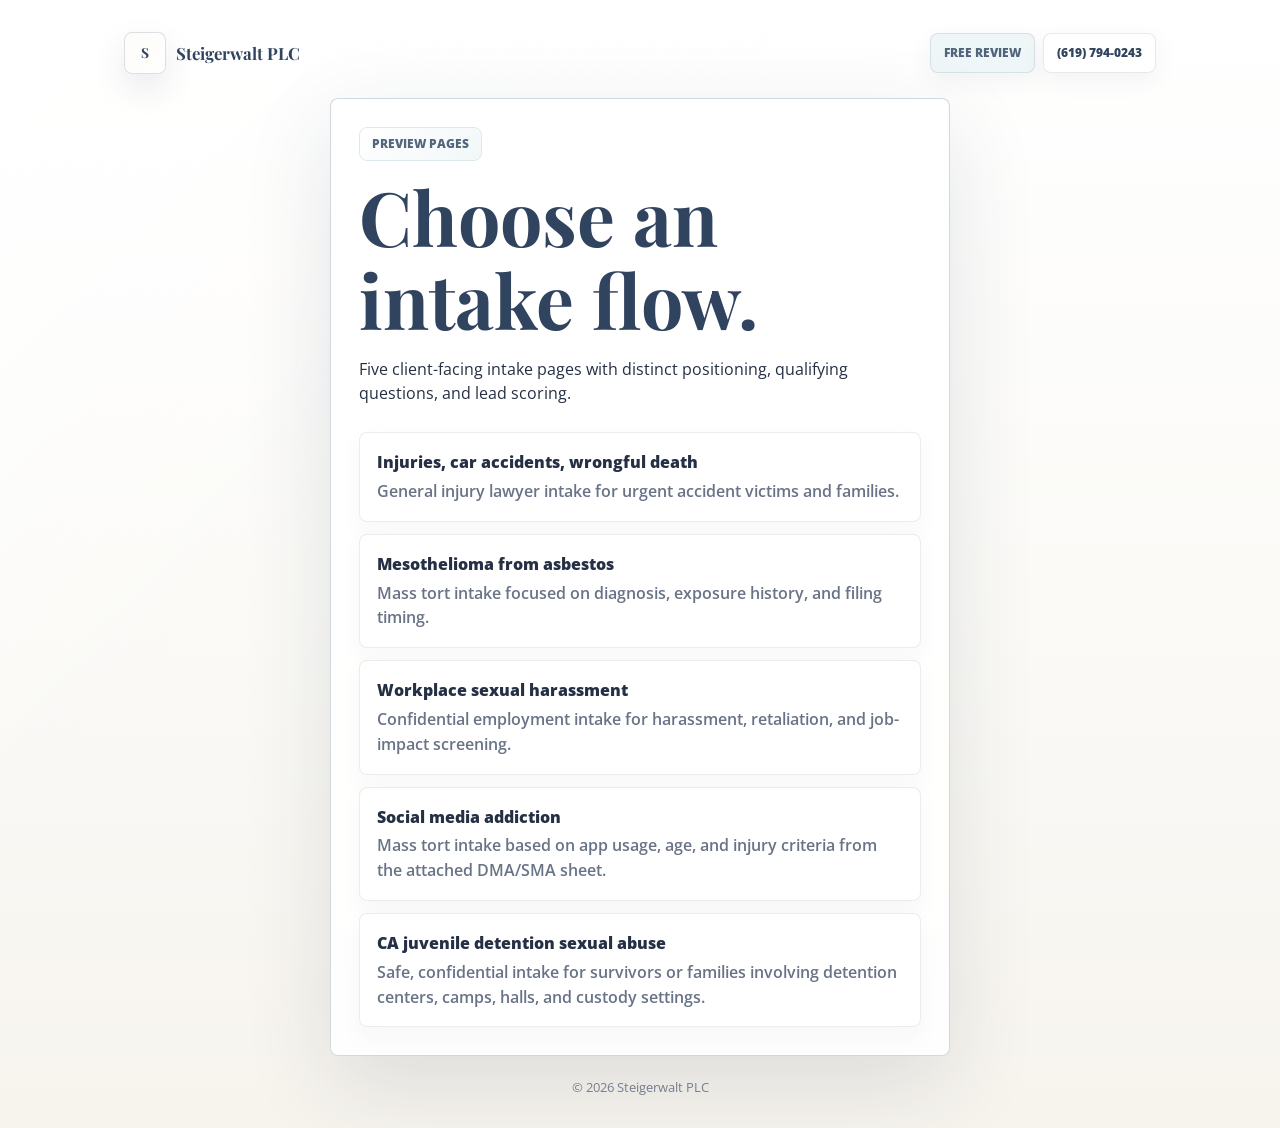
==== commit e3468ef9: "Elevate intake page trust design" ====
--- a/public/index.html
+++ b/public/index.html
@@ -18,14 +18,14 @@
           <span class="brand-text">Steigerwalt PLC</span>
         </a>
         <div class="topbar-actions">
-          <span class="beta-badge">Beta preview</span>
+          <span class="beta-badge">Free Review</span>
           <a class="phone-link" href="tel:6197940243">(619) 794-0243</a>
         </div>
       </header>
       <section class="hub-card">
         <p class="eyebrow">Preview Pages</p>
         <h1>Choose an intake flow.</h1>
-        <p>Three separate landing pages with different positioning, qualifying questions, and lead scoring.</p>
+        <p>Five client-facing intake pages with distinct positioning, qualifying questions, and lead scoring.</p>
         <div class="hub-links">
           <a href="/injuries/">Injuries, car accidents, wrongful death <span>General injury lawyer intake for urgent accident victims and families.</span></a>
           <a href="/mesothelioma-asbestos/">Mesothelioma from asbestos <span>Mass tort intake focused on diagnosis, exposure history, and filing timing.</span></a>
--- a/public/styles.css
+++ b/public/styles.css
@@ -8,6 +8,8 @@
   --brand-2: #24364f;
   --accent: #9db7c7;
   --accent-soft: #edf4f6;
+  --gold: #c7a45d;
+  --warm: #d98f7d;
   --success: #2f6b58;
   --danger: #9f4b4b;
   color-scheme: light;
@@ -26,6 +28,7 @@
   margin: 0;
   color: var(--ink);
   background:
+    linear-gradient(135deg, rgba(255, 255, 255, 0.92) 0%, rgba(255, 255, 255, 0) 34%),
     linear-gradient(180deg, #ffffff 0%, var(--bg) 54%, #f7f4ee 100%);
   font-family: "Open Sans", Arial, sans-serif;
   line-height: 1.55;
@@ -82,13 +85,15 @@
   width: 42px;
   height: 42px;
   border: 1px solid color-mix(in srgb, var(--brand) 16%, transparent);
-  border-radius: 50%;
-  background: #fff;
+  border-radius: 8px;
+  background:
+    linear-gradient(145deg, rgba(255, 255, 255, 0.94), rgba(255, 255, 255, 0.74)),
+    linear-gradient(135deg, color-mix(in srgb, var(--gold) 28%, transparent), transparent);
   color: var(--brand);
   font-family: "Playfair Display", Georgia, serif;
   font-size: 0.86rem;
   font-weight: 700;
-  box-shadow: 0 10px 30px rgba(35, 48, 68, 0.08);
+  box-shadow: 0 14px 32px rgba(35, 48, 68, 0.1);
 }
 
 .brand-text {
@@ -108,7 +113,7 @@
   align-items: center;
   justify-content: center;
   border: 1px solid rgba(49, 68, 95, 0.12);
-  border-radius: 999px;
+  border-radius: 8px;
   background: rgba(255, 255, 255, 0.78);
   color: var(--brand);
   font-size: 0.78rem;
@@ -126,7 +131,7 @@
   align-self: center;
   display: grid;
   grid-template-columns: 1fr;
-  gap: 22px;
+  gap: 20px;
   padding: 0 0 30px;
 }
 
@@ -142,12 +147,62 @@
   margin: 0 0 14px;
   padding: 7px 12px;
   border: 1px solid color-mix(in srgb, var(--accent) 38%, #fff);
-  border-radius: 999px;
-  background: rgba(255, 255, 255, 0.72);
+  border-radius: 8px;
+  background:
+    linear-gradient(135deg, rgba(255, 255, 255, 0.84), color-mix(in srgb, var(--accent-soft) 82%, #fff));
   color: color-mix(in srgb, var(--brand) 72%, var(--accent));
   font-size: 0.73rem;
   font-weight: 800;
   text-transform: uppercase;
+}
+
+.trust-row {
+  display: flex;
+  flex-wrap: wrap;
+  gap: 8px;
+  margin-top: 18px;
+}
+
+.trust-row span {
+  padding: 8px 10px;
+  border: 1px solid color-mix(in srgb, var(--accent) 36%, #fff);
+  border-radius: 8px;
+  background: rgba(255, 255, 255, 0.78);
+  color: color-mix(in srgb, var(--brand) 78%, #111);
+  font-size: 0.76rem;
+  font-weight: 850;
+  box-shadow: 0 8px 18px rgba(37, 48, 68, 0.045);
+}
+
+.prestige-panel {
+  display: grid;
+  gap: 10px;
+  margin-top: 18px;
+}
+
+.prestige-panel div {
+  padding: 14px;
+  border: 1px solid color-mix(in srgb, var(--accent) 30%, #fff);
+  border-radius: 8px;
+  background:
+    linear-gradient(135deg, rgba(255, 255, 255, 0.92), color-mix(in srgb, var(--accent-soft) 65%, #fff));
+  box-shadow: 0 14px 30px rgba(37, 48, 68, 0.055);
+}
+
+.prestige-panel strong {
+  display: block;
+  color: var(--brand);
+  font-family: "Playfair Display", Georgia, serif;
+  font-size: 1.18rem;
+  line-height: 1;
+}
+
+.prestige-panel span {
+  display: block;
+  margin-top: 6px;
+  color: var(--muted);
+  font-size: 0.86rem;
+  font-weight: 650;
 }
 
 h1,
@@ -165,7 +220,7 @@
   font-weight: 700;
 }
 
-.hero-copy p:last-child {
+.hero-copy > p:not(.eyebrow):not(.beta-note) {
   max-width: 650px;
   margin: 18px auto 0;
   color: var(--muted);
@@ -195,9 +250,9 @@
   max-width: 620px;
   margin: 0 auto;
   background: rgba(255, 255, 255, 0.9);
-  border: 1px solid rgba(49, 68, 95, 0.1);
-  border-radius: 24px;
-  box-shadow: 0 26px 80px rgba(37, 48, 68, 0.09);
+  border: 1px solid color-mix(in srgb, var(--accent) 26%, rgba(49, 68, 95, 0.16));
+  border-radius: 8px;
+  box-shadow: 0 30px 90px rgba(37, 48, 68, 0.12);
   backdrop-filter: blur(12px);
 }
 
@@ -216,7 +271,7 @@
   display: block;
   padding: 17px;
   border: 1px solid rgba(49, 68, 95, 0.1);
-  border-radius: 18px;
+  border-radius: 8px;
   background: #fff;
   font-weight: 800;
   box-shadow: 0 10px 26px rgba(37, 48, 68, 0.04);
@@ -234,6 +289,23 @@
   padding: 22px;
   display: flex;
   flex-direction: column;
+  position: relative;
+  overflow: hidden;
+}
+
+.wizard::before {
+  content: "Private Review";
+  display: inline-flex;
+  width: fit-content;
+  margin-bottom: 15px;
+  padding: 7px 10px;
+  border: 1px solid color-mix(in srgb, var(--gold) 44%, #fff);
+  border-radius: 8px;
+  background: color-mix(in srgb, var(--gold) 10%, #fff);
+  color: color-mix(in srgb, var(--brand) 80%, #111);
+  font-size: 0.72rem;
+  font-weight: 900;
+  text-transform: uppercase;
 }
 
 .progress-line {
@@ -250,7 +322,7 @@
   height: 6px;
   overflow: hidden;
   background: #eeeae2;
-  border-radius: 999px;
+  border-radius: 8px;
 }
 
 .progress-track span {
@@ -258,6 +330,7 @@
   width: 10%;
   height: 100%;
   background: var(--accent);
+  background: linear-gradient(90deg, var(--gold), var(--accent), var(--warm));
   border-radius: inherit;
   transition: width 180ms ease;
 }
@@ -295,20 +368,22 @@
   min-height: 62px;
   padding: 15px 16px;
   border: 1px solid rgba(49, 68, 95, 0.11);
-  border-radius: 18px;
-  background: #fff;
+  border-radius: 8px;
+  background:
+    linear-gradient(135deg, rgba(255, 255, 255, 0.98), rgba(255, 255, 255, 0.88));
   color: var(--ink);
   font-weight: 750;
   text-align: left;
   cursor: pointer;
-  box-shadow: 0 10px 24px rgba(37, 48, 68, 0.045);
+  box-shadow: 0 12px 28px rgba(37, 48, 68, 0.055);
   transition: border-color 140ms ease, background 140ms ease, color 140ms ease, transform 140ms ease, box-shadow 140ms ease;
 }
 
 .choice-list button:hover,
 .choice-list button.is-selected {
   border-color: color-mix(in srgb, var(--accent) 68%, var(--brand));
-  background: var(--accent-soft);
+  background:
+    linear-gradient(135deg, color-mix(in srgb, var(--accent-soft) 90%, #fff), #fff);
   color: var(--brand);
   transform: translateY(-1px);
   box-shadow: 0 14px 28px rgba(37, 48, 68, 0.07);
@@ -333,7 +408,7 @@
 textarea {
   width: 100%;
   border: 1px solid rgba(49, 68, 95, 0.14);
-  border-radius: 16px;
+  border-radius: 8px;
   background: #fff;
   color: var(--ink);
   font-weight: 650;
@@ -381,7 +456,7 @@
   padding: 16px;
   background: var(--accent-soft);
   border: 1px solid color-mix(in srgb, var(--accent) 36%, #fff);
-  border-radius: 18px;
+  border-radius: 8px;
 }
 
 .result-box span {
@@ -428,7 +503,7 @@
 .button {
   min-height: 54px;
   border: 1px solid transparent;
-  border-radius: 999px;
+  border-radius: 8px;
   font-weight: 850;
   cursor: pointer;
   transition: transform 140ms ease, background 140ms ease, box-shadow 140ms ease;
@@ -439,7 +514,8 @@
 }
 
 .button-primary {
-  background: var(--brand);
+  background:
+    linear-gradient(135deg, var(--brand), color-mix(in srgb, var(--brand-2) 88%, var(--warm)));
   color: #fff;
   box-shadow: 0 14px 28px color-mix(in srgb, var(--brand) 18%, transparent);
 }
@@ -481,8 +557,50 @@
 .social-proof {
   width: 100%;
   max-width: 920px;
+  margin: 10px auto 0;
+  padding: 24px 0 2px;
+}
+
+.award-wall {
+  width: 100%;
+  max-width: 980px;
   margin: 8px auto 0;
-  padding: 24px 0 2px;
+  display: grid;
+  gap: 10px;
+}
+
+.award-card {
+  padding: 18px;
+  border: 1px solid color-mix(in srgb, var(--accent) 34%, rgba(49, 68, 95, 0.12));
+  border-radius: 8px;
+  background:
+    linear-gradient(180deg, rgba(255, 255, 255, 0.94), rgba(255, 255, 255, 0.78)),
+    linear-gradient(135deg, color-mix(in srgb, var(--gold) 13%, transparent), color-mix(in srgb, var(--accent) 14%, transparent));
+  box-shadow: 0 18px 42px rgba(37, 48, 68, 0.07);
+}
+
+.award-card span {
+  display: block;
+  color: color-mix(in srgb, var(--brand) 66%, var(--gold));
+  font-size: 0.72rem;
+  font-weight: 900;
+  text-transform: uppercase;
+}
+
+.award-card strong {
+  display: block;
+  margin-top: 7px;
+  color: var(--brand);
+  font-family: "Playfair Display", Georgia, serif;
+  font-size: 1.32rem;
+  line-height: 1.05;
+}
+
+.award-card p {
+  margin: 8px 0 0;
+  color: var(--muted);
+  font-size: 0.88rem;
+  font-weight: 650;
 }
 
 .social-proof-header {
@@ -512,14 +630,16 @@
 .settlement-card {
   padding: 18px;
   border: 1px solid rgba(49, 68, 95, 0.1);
-  border-radius: 20px;
-  background: rgba(255, 255, 255, 0.84);
-  box-shadow: 0 14px 36px rgba(37, 48, 68, 0.06);
+  border-radius: 8px;
+  background:
+    linear-gradient(180deg, rgba(255, 255, 255, 0.96), rgba(255, 255, 255, 0.8));
+  box-shadow: 0 18px 44px rgba(37, 48, 68, 0.075);
 }
 
 .settlement-card strong {
   display: block;
   color: var(--brand);
+  text-shadow: 0 8px 24px rgba(37, 48, 68, 0.08);
   font-family: "Playfair Display", Georgia, serif;
   font-size: 1.8rem;
   line-height: 1;
@@ -547,6 +667,8 @@
   --brand-2: #253851;
   --accent: #a7bfcb;
   --accent-soft: #eef6f7;
+  --gold: #c8a758;
+  --warm: #d88971;
 }
 
 .theme-meso {
@@ -555,6 +677,8 @@
   --brand-2: #2c403c;
   --accent: #c9b48f;
   --accent-soft: #f7f1e7;
+  --gold: #c79d4e;
+  --warm: #b77f61;
 }
 
 .theme-harassment {
@@ -563,6 +687,8 @@
   --brand-2: #46353f;
   --accent: #d6a7a0;
   --accent-soft: #faeeee;
+  --gold: #c6a35e;
+  --warm: #d88f98;
 }
 
 .theme-sma {
@@ -571,6 +697,8 @@
   --brand-2: #343a52;
   --accent: #b8c4e6;
   --accent-soft: #f0f3fb;
+  --gold: #c5a663;
+  --warm: #cf8d84;
 }
 
 .theme-detention {
@@ -579,6 +707,8 @@
   --brand-2: #24414b;
   --accent: #9bcfc5;
   --accent-soft: #edf8f6;
+  --gold: #c4a65b;
+  --warm: #d49377;
 }
 
 @media (min-width: 780px) {
@@ -598,7 +728,7 @@
   }
 
   h1,
-  .hero-copy p:last-child {
+  .hero-copy > p:not(.eyebrow):not(.beta-note) {
     margin-left: 0;
     margin-right: 0;
   }
@@ -608,7 +738,12 @@
     padding: 30px;
   }
 
-  .result-grid {
+  .prestige-panel {
+    grid-template-columns: repeat(2, 1fr);
+  }
+
+  .result-grid,
+  .award-wall {
     grid-template-columns: repeat(3, 1fr);
   }
 }
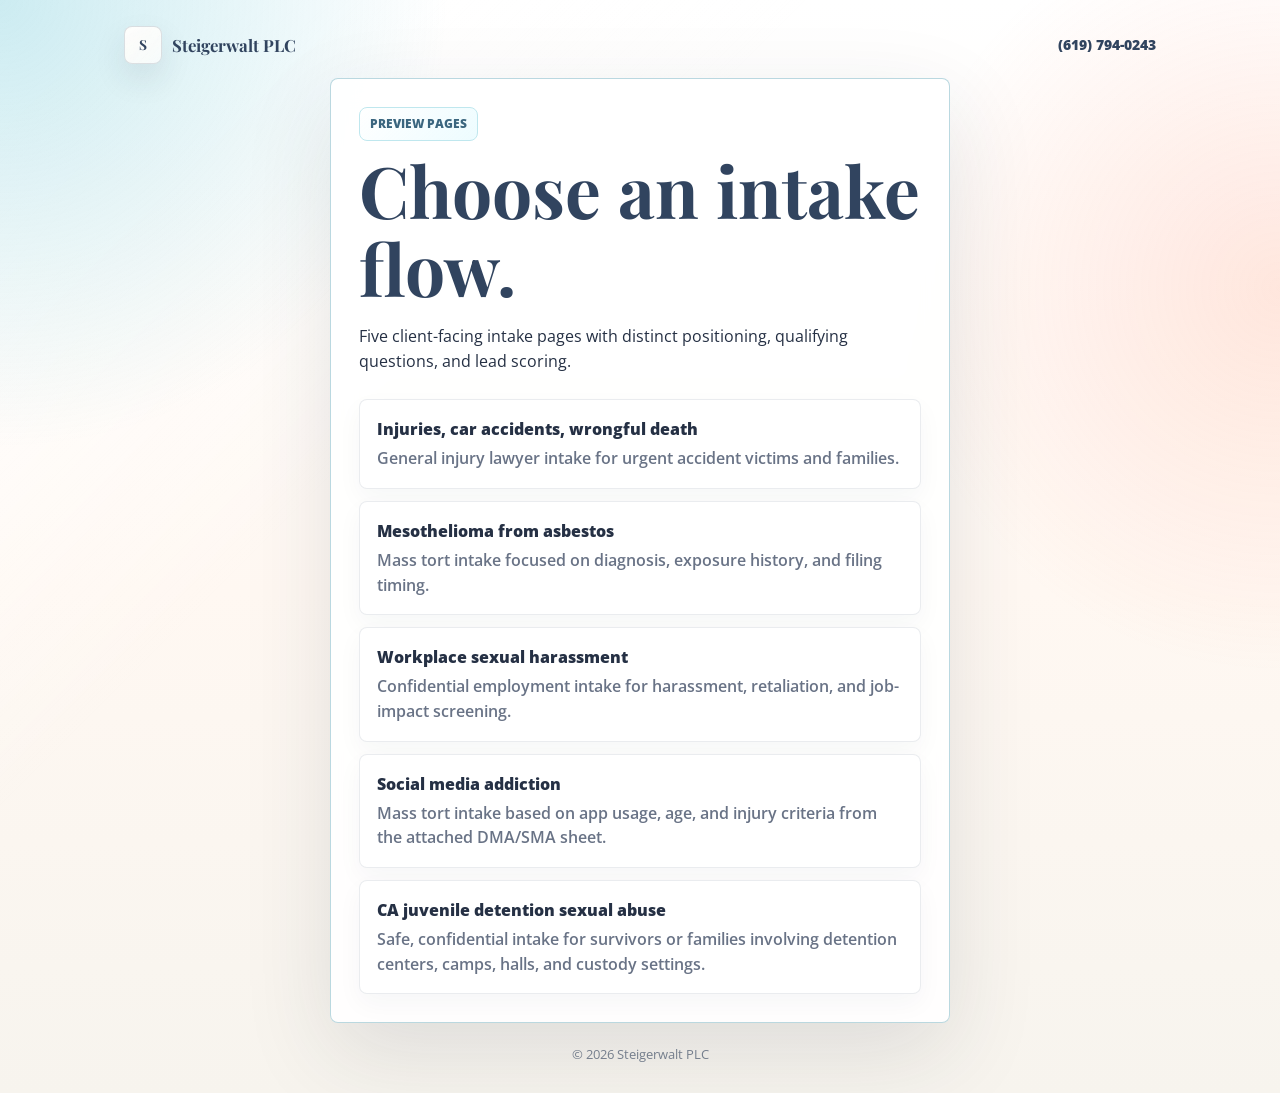
==== commit aa004a7b: "Tighten mobile layout and brighten themes" ====
--- a/public/index.html
+++ b/public/index.html
@@ -18,7 +18,6 @@
           <span class="brand-text">Steigerwalt PLC</span>
         </a>
         <div class="topbar-actions">
-          <span class="beta-badge">Free Review</span>
           <a class="phone-link" href="tel:6197940243">(619) 794-0243</a>
         </div>
       </header>
--- a/public/styles.css
+++ b/public/styles.css
@@ -28,7 +28,9 @@
   margin: 0;
   color: var(--ink);
   background:
-    linear-gradient(135deg, rgba(255, 255, 255, 0.92) 0%, rgba(255, 255, 255, 0) 34%),
+    radial-gradient(circle at top left, color-mix(in srgb, var(--accent) 30%, transparent) 0, transparent 28rem),
+    radial-gradient(circle at right 18rem, color-mix(in srgb, var(--warm) 20%, transparent) 0, transparent 24rem),
+    linear-gradient(135deg, rgba(255, 255, 255, 0.9) 0%, rgba(255, 255, 255, 0) 34%),
     linear-gradient(180deg, #ffffff 0%, var(--bg) 54%, #f7f4ee 100%);
   font-family: "Open Sans", Arial, sans-serif;
   line-height: 1.55;
@@ -51,7 +53,7 @@
   width: min(1120px, 100%);
   min-height: 100vh;
   margin: 0 auto;
-  padding: 18px 18px 20px;
+  padding: 14px 14px 18px;
   display: grid;
   grid-template-rows: auto 1fr auto;
 }
@@ -60,15 +62,15 @@
   display: flex;
   align-items: center;
   justify-content: space-between;
-  gap: 14px;
-  padding: 4px 0 24px;
+  gap: 12px;
+  padding: 2px 0 14px;
 }
 
 .topbar-actions {
   display: flex;
   align-items: center;
   justify-content: flex-end;
-  gap: 8px;
+  gap: 0;
   flex-wrap: wrap;
 }
 
@@ -82,8 +84,8 @@
 .brand-mark {
   display: grid;
   place-items: center;
-  width: 42px;
-  height: 42px;
+  width: 38px;
+  height: 38px;
   border: 1px solid color-mix(in srgb, var(--brand) 16%, transparent);
   border-radius: 8px;
   background:
@@ -104,21 +106,20 @@
   white-space: nowrap;
 }
 
-.beta-badge,
 .phone-link,
 .home-link {
-  min-height: 38px;
-  padding: 9px 13px;
+  min-height: 0;
+  padding: 0;
   display: inline-flex;
   align-items: center;
   justify-content: center;
-  border: 1px solid rgba(49, 68, 95, 0.12);
-  border-radius: 8px;
-  background: rgba(255, 255, 255, 0.78);
-  color: var(--brand);
-  font-size: 0.78rem;
-  font-weight: 800;
-  box-shadow: 0 8px 24px rgba(35, 48, 68, 0.06);
+  border: 0;
+  border-radius: 0;
+  background: transparent;
+  color: var(--brand);
+  font-size: 0.88rem;
+  font-weight: 900;
+  box-shadow: none;
 }
 
 .beta-badge {
@@ -131,8 +132,8 @@
   align-self: center;
   display: grid;
   grid-template-columns: 1fr;
-  gap: 20px;
-  padding: 0 0 30px;
+  gap: 14px;
+  padding: 0 0 22px;
 }
 
 .hero-copy {
@@ -144,8 +145,8 @@
 .eyebrow {
   display: inline-flex;
   width: fit-content;
-  margin: 0 0 14px;
-  padding: 7px 12px;
+  margin: 0 0 10px;
+  padding: 7px 10px;
   border: 1px solid color-mix(in srgb, var(--accent) 38%, #fff);
   border-radius: 8px;
   background:
@@ -159,50 +160,21 @@
 .trust-row {
   display: flex;
   flex-wrap: wrap;
-  gap: 8px;
-  margin-top: 18px;
+  justify-content: center;
+  gap: 7px;
+  margin-top: 13px;
 }
 
 .trust-row span {
-  padding: 8px 10px;
+  padding: 7px 9px;
   border: 1px solid color-mix(in srgb, var(--accent) 36%, #fff);
   border-radius: 8px;
-  background: rgba(255, 255, 255, 0.78);
+  background:
+    linear-gradient(135deg, color-mix(in srgb, var(--accent) 22%, #fff), color-mix(in srgb, var(--warm) 12%, #fff));
   color: color-mix(in srgb, var(--brand) 78%, #111);
   font-size: 0.76rem;
   font-weight: 850;
-  box-shadow: 0 8px 18px rgba(37, 48, 68, 0.045);
-}
-
-.prestige-panel {
-  display: grid;
-  gap: 10px;
-  margin-top: 18px;
-}
-
-.prestige-panel div {
-  padding: 14px;
-  border: 1px solid color-mix(in srgb, var(--accent) 30%, #fff);
-  border-radius: 8px;
-  background:
-    linear-gradient(135deg, rgba(255, 255, 255, 0.92), color-mix(in srgb, var(--accent-soft) 65%, #fff));
-  box-shadow: 0 14px 30px rgba(37, 48, 68, 0.055);
-}
-
-.prestige-panel strong {
-  display: block;
-  color: var(--brand);
-  font-family: "Playfair Display", Georgia, serif;
-  font-size: 1.18rem;
-  line-height: 1;
-}
-
-.prestige-panel span {
-  display: block;
-  margin-top: 6px;
-  color: var(--muted);
-  font-size: 0.86rem;
-  font-weight: 650;
+  box-shadow: 0 8px 18px color-mix(in srgb, var(--accent) 12%, transparent);
 }
 
 h1,
@@ -216,15 +188,16 @@
   max-width: 680px;
   margin: 0 auto;
   font-family: "Playfair Display", Georgia, serif;
-  font-size: clamp(2.35rem, 10vw, 4.7rem);
+  font-size: clamp(1.88rem, 7.7vw, 4.45rem);
   font-weight: 700;
 }
 
 .hero-copy > p:not(.eyebrow):not(.beta-note) {
   max-width: 650px;
-  margin: 18px auto 0;
+  margin: 12px auto 0;
   color: var(--muted);
-  font-size: 1rem;
+  font-size: 0.96rem;
+  line-height: 1.46;
 }
 
 .beta-note {
@@ -285,8 +258,8 @@
 }
 
 .wizard {
-  min-height: 600px;
-  padding: 22px;
+  min-height: 520px;
+  padding: 18px;
   display: flex;
   flex-direction: column;
   position: relative;
@@ -297,7 +270,7 @@
   content: "Private Review";
   display: inline-flex;
   width: fit-content;
-  margin-bottom: 15px;
+  margin-bottom: 12px;
   padding: 7px 10px;
   border: 1px solid color-mix(in srgb, var(--gold) 44%, #fff);
   border-radius: 8px;
@@ -311,7 +284,7 @@
 .progress-line {
   display: grid;
   gap: 0;
-  margin-bottom: 24px;
+  margin-bottom: 18px;
 }
 
 .progress-line > span {
@@ -345,7 +318,7 @@
 }
 
 .wizard-step h2 {
-  margin-bottom: 18px;
+  margin-bottom: 14px;
   color: var(--ink);
   font-size: clamp(1.45rem, 7vw, 2.05rem);
   font-weight: 800;
@@ -360,13 +333,13 @@
 
 .choice-list {
   display: grid;
-  gap: 10px;
+  gap: 8px;
 }
 
 .choice-list button {
   width: 100%;
-  min-height: 62px;
-  padding: 15px 16px;
+  min-height: 50px;
+  padding: 12px 14px;
   border: 1px solid rgba(49, 68, 95, 0.11);
   border-radius: 8px;
   background:
@@ -501,7 +474,7 @@
 }
 
 .button {
-  min-height: 54px;
+  min-height: 50px;
   border: 1px solid transparent;
   border-radius: 8px;
   font-weight: 850;
@@ -557,55 +530,13 @@
 .social-proof {
   width: 100%;
   max-width: 920px;
-  margin: 10px auto 0;
-  padding: 24px 0 2px;
-}
-
-.award-wall {
-  width: 100%;
-  max-width: 980px;
-  margin: 8px auto 0;
-  display: grid;
-  gap: 10px;
-}
-
-.award-card {
-  padding: 18px;
-  border: 1px solid color-mix(in srgb, var(--accent) 34%, rgba(49, 68, 95, 0.12));
-  border-radius: 8px;
-  background:
-    linear-gradient(180deg, rgba(255, 255, 255, 0.94), rgba(255, 255, 255, 0.78)),
-    linear-gradient(135deg, color-mix(in srgb, var(--gold) 13%, transparent), color-mix(in srgb, var(--accent) 14%, transparent));
-  box-shadow: 0 18px 42px rgba(37, 48, 68, 0.07);
-}
-
-.award-card span {
-  display: block;
-  color: color-mix(in srgb, var(--brand) 66%, var(--gold));
-  font-size: 0.72rem;
-  font-weight: 900;
-  text-transform: uppercase;
-}
-
-.award-card strong {
-  display: block;
-  margin-top: 7px;
-  color: var(--brand);
-  font-family: "Playfair Display", Georgia, serif;
-  font-size: 1.32rem;
-  line-height: 1.05;
-}
-
-.award-card p {
-  margin: 8px 0 0;
-  color: var(--muted);
-  font-size: 0.88rem;
-  font-weight: 650;
+  margin: 0 auto;
+  padding: 18px 0 2px;
 }
 
 .social-proof-header {
   max-width: 620px;
-  margin: 0 auto 16px;
+  margin: 0 auto 12px;
   text-align: center;
 }
 
@@ -624,16 +555,16 @@
 
 .result-grid {
   display: grid;
-  gap: 12px;
+  gap: 10px;
 }
 
 .settlement-card {
-  padding: 18px;
+  padding: 16px;
   border: 1px solid rgba(49, 68, 95, 0.1);
   border-radius: 8px;
   background:
-    linear-gradient(180deg, rgba(255, 255, 255, 0.96), rgba(255, 255, 255, 0.8));
-  box-shadow: 0 18px 44px rgba(37, 48, 68, 0.075);
+    linear-gradient(135deg, color-mix(in srgb, var(--accent) 24%, #fff), rgba(255, 255, 255, 0.88) 48%, color-mix(in srgb, var(--warm) 18%, #fff));
+  box-shadow: 0 16px 34px rgba(37, 48, 68, 0.075);
 }
 
 .settlement-card strong {
@@ -662,64 +593,64 @@
 }
 
 .theme-injuries {
-  --bg: #fbfaf7;
+  --bg: #fff8f2;
   --brand: #31445f;
   --brand-2: #253851;
-  --accent: #a7bfcb;
-  --accent-soft: #eef6f7;
-  --gold: #c8a758;
-  --warm: #d88971;
+  --accent: #56bfd2;
+  --accent-soft: #e9fbff;
+  --gold: #f0b84f;
+  --warm: #ff8f70;
 }
 
 .theme-meso {
-  --bg: #fbfaf5;
+  --bg: #fff9ee;
   --brand: #38524d;
   --brand-2: #2c403c;
-  --accent: #c9b48f;
-  --accent-soft: #f7f1e7;
-  --gold: #c79d4e;
-  --warm: #b77f61;
+  --accent: #d7b25a;
+  --accent-soft: #fff6dd;
+  --gold: #e5a83a;
+  --warm: #e4825c;
 }
 
 .theme-harassment {
-  --bg: #fcf8f7;
+  --bg: #fff7fb;
   --brand: #5c4654;
   --brand-2: #46353f;
-  --accent: #d6a7a0;
-  --accent-soft: #faeeee;
-  --gold: #c6a35e;
-  --warm: #d88f98;
+  --accent: #e77fad;
+  --accent-soft: #fff0f6;
+  --gold: #e5b94e;
+  --warm: #ff7d88;
 }
 
 .theme-sma {
-  --bg: #f9f9fd;
+  --bg: #f7f8ff;
   --brand: #424a69;
   --brand-2: #343a52;
-  --accent: #b8c4e6;
-  --accent-soft: #f0f3fb;
-  --gold: #c5a663;
-  --warm: #cf8d84;
+  --accent: #7f9cff;
+  --accent-soft: #eef2ff;
+  --gold: #efb84d;
+  --warm: #ee7fc0;
 }
 
 .theme-detention {
-  --bg: #f8fbfa;
+  --bg: #f3fffc;
   --brand: #2f5360;
   --brand-2: #24414b;
-  --accent: #9bcfc5;
-  --accent-soft: #edf8f6;
-  --gold: #c4a65b;
-  --warm: #d49377;
+  --accent: #39c7b5;
+  --accent-soft: #e9fffb;
+  --gold: #e8b649;
+  --warm: #ff9275;
 }
 
 @media (min-width: 780px) {
   .page-shell {
-    padding: 28px clamp(26px, 4vw, 44px) 24px;
+    padding: 24px clamp(26px, 4vw, 44px) 22px;
   }
 
   .hero-card {
     grid-template-columns: minmax(0, 0.88fr) minmax(420px, 560px);
     align-items: center;
-    gap: clamp(34px, 5vw, 64px);
+    gap: clamp(28px, 5vw, 58px);
   }
 
   .hero-copy {
@@ -734,33 +665,28 @@
   }
 
   .wizard {
-    min-height: 640px;
+    min-height: 600px;
     padding: 30px;
   }
 
-  .prestige-panel {
-    grid-template-columns: repeat(2, 1fr);
-  }
-
-  .result-grid,
-  .award-wall {
+  .result-grid {
     grid-template-columns: repeat(3, 1fr);
   }
 }
 
 @media (max-width: 560px) {
   .page-shell {
-    padding: 14px 14px 18px;
+    padding: 12px 12px 16px;
   }
 
   .topbar {
-    align-items: flex-start;
-    flex-direction: column;
-    padding-bottom: 20px;
+    align-items: center;
+    flex-direction: row;
+    padding-bottom: 12px;
   }
 
   .topbar-actions {
-    width: 100%;
+    width: auto;
   }
 
   .brand-text {
@@ -768,13 +694,12 @@
   }
 
   .phone-link,
-  .home-link,
-  .beta-badge {
-    flex: 1 1 auto;
+  .home-link {
+    flex: 0 0 auto;
   }
 
   .wizard {
-    min-height: 600px;
+    min-height: 510px;
   }
 
   .wizard-actions {
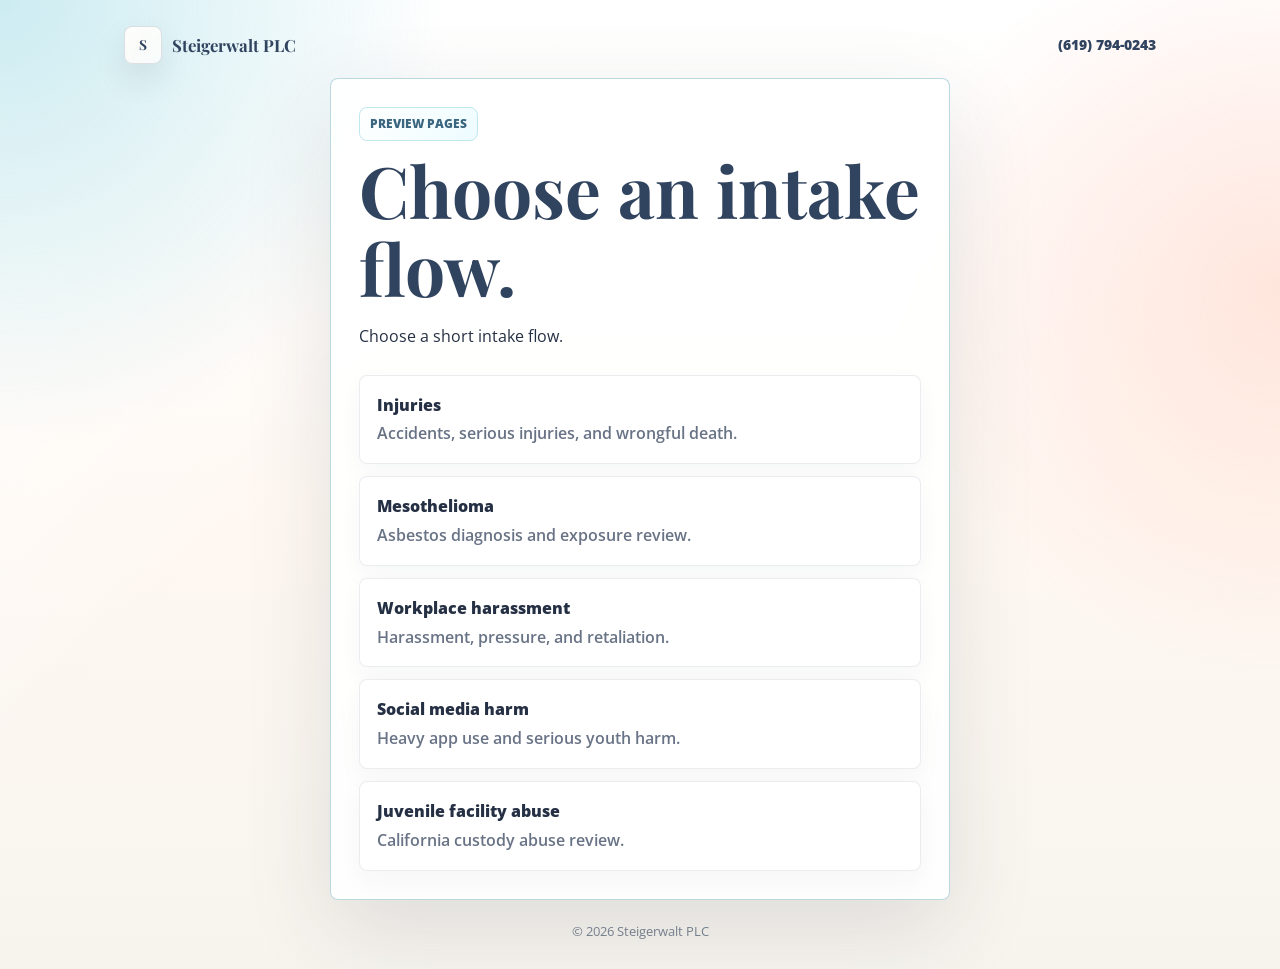
==== commit 2915f1b4: "Apply concise messaging across intake pages" ====
--- a/public/index.html
+++ b/public/index.html
@@ -4,7 +4,7 @@
     <meta charset="utf-8">
     <meta name="viewport" content="width=device-width, initial-scale=1">
     <title>Steigerwalt PLC Intake Preview Pages</title>
-    <meta name="description" content="Preview Steigerwalt PLC intake landing pages.">
+    <meta name="description" content="Steigerwalt PLC intake pages.">
     <link rel="preconnect" href="https://fonts.googleapis.com">
     <link rel="preconnect" href="https://fonts.gstatic.com" crossorigin>
     <link href="https://fonts.googleapis.com/css2?family=Open+Sans:wght@400;600;700;800&family=Playfair+Display:wght@700&display=swap" rel="stylesheet">
@@ -24,13 +24,13 @@
       <section class="hub-card">
         <p class="eyebrow">Preview Pages</p>
         <h1>Choose an intake flow.</h1>
-        <p>Five client-facing intake pages with distinct positioning, qualifying questions, and lead scoring.</p>
+        <p>Choose a short intake flow.</p>
         <div class="hub-links">
-          <a href="/injuries/">Injuries, car accidents, wrongful death <span>General injury lawyer intake for urgent accident victims and families.</span></a>
-          <a href="/mesothelioma-asbestos/">Mesothelioma from asbestos <span>Mass tort intake focused on diagnosis, exposure history, and filing timing.</span></a>
-          <a href="/workplace-sexual-harassment/">Workplace sexual harassment <span>Confidential employment intake for harassment, retaliation, and job-impact screening.</span></a>
-          <a href="/social-media-addiction/">Social media addiction <span>Mass tort intake based on app usage, age, and injury criteria from the attached DMA/SMA sheet.</span></a>
-          <a href="/juvenile-detention-abuse/">CA juvenile detention sexual abuse <span>Safe, confidential intake for survivors or families involving detention centers, camps, halls, and custody settings.</span></a>
+          <a href="/injuries/">Injuries <span>Accidents, serious injuries, and wrongful death.</span></a>
+          <a href="/mesothelioma-asbestos/">Mesothelioma <span>Asbestos diagnosis and exposure review.</span></a>
+          <a href="/workplace-sexual-harassment/">Workplace harassment <span>Harassment, pressure, and retaliation.</span></a>
+          <a href="/social-media-addiction/">Social media harm <span>Heavy app use and serious youth harm.</span></a>
+          <a href="/juvenile-detention-abuse/">Juvenile facility abuse <span>California custody abuse review.</span></a>
         </div>
       </section>
       <footer class="site-footer">
